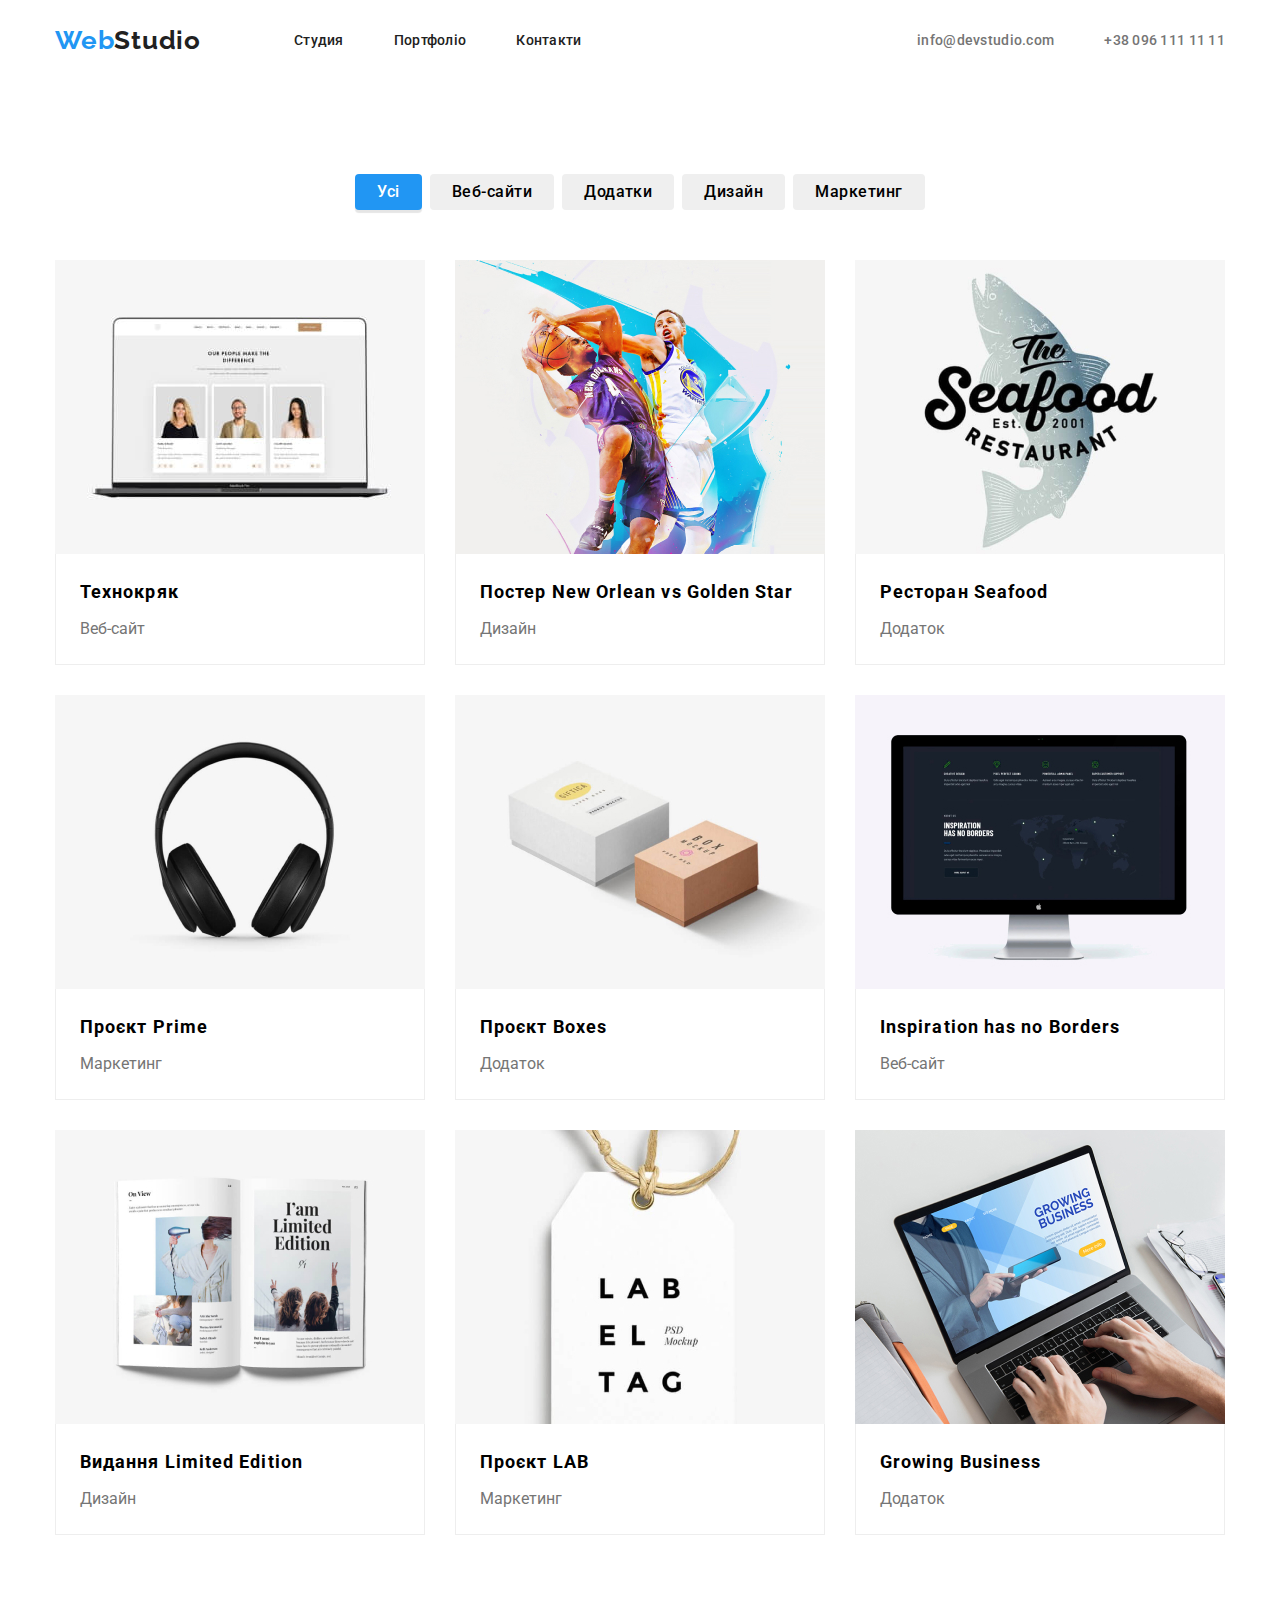
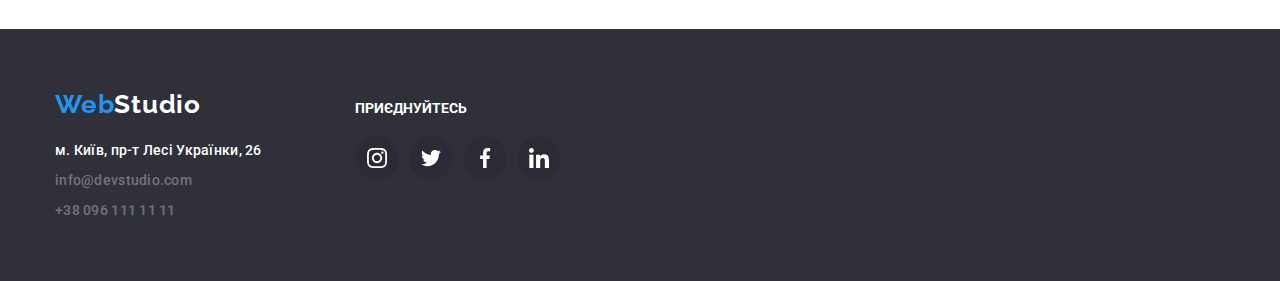
==== portfolio.html @ 635dac6f "solution start" ====
<!DOCTYPE html>
<html lang="en">
  <head>
    <meta charset="UTF-8" />
    <meta name="viewport" content="width=device-width, initial-scale=1.0" />
    <title>Homework 4</title>
    <link rel="preconnect" href="https://fonts.googleapis.com" />
    <link rel="preconnect" href="https://fonts.gstatic.com" crossorigin />
    <link
      href="https://fonts.googleapis.com/css2?family=Raleway:ital,wght@0,100..900;1,100..900&family=Roboto:ital,wght@0,100;0,300;0,400;0,500;0,700;0,900;1,100;1,300;1,400;1,500;1,700;1,900&display=swap"
      rel="stylesheet"
    />
    <link rel="stylesheet" href="./css/style.css" />
  </head>
  <body>
    <header class="header">
      <div class="container">
        <div class="header__content">
          <a
            class="header__logo logo"
            href="https://mariiatropanets.github.io/HTML_Homework-4/"
          >
            <span class="logo__blue">Web</span>Studio
          </a>

          <nav class="nav">
            <ul class="nav__list">
              <li class="nav__item">
                <a class="nav__link" href="./index.html">Студия</a>
              </li>
              <li class="nav__item">
                <a class="nav__link" href="./portfolio.html">Портфоліо</a>
              </li>
              <li class="nav__item">
                <a class="nav__link" href="#">Контакти</a>
              </li>
            </ul>
          </nav>

          <div class="contacts header__contacts contacts--header">
            <a href="mailto:info@devstudio.com" class="contacts__link">
              info@devstudio.com</a
            >
            <a href="tel:+380961111111" class="contacts__link">
              +38 096 111 11 11
            </a>
          </div>
        </div>
      </div>
    </header>

    <main class="main">
      <section class="portfolio">
        <div class="container">
          <ul class="portfolio__filters filters">
            <li class="filters__item">
              <button
                type="button"
                class="filters__button filters__button--active"
              >
                Усі
              </button>
            </li>
            <li class="filters__item">
              <button type="button" class="filters__button">Веб-сайти</button>
            </li>
            <li class="filters__item">
              <button type="button" class="filters__button">Додатки</button>
            </li>
            <li class="filters__item">
              <button type="button" class="filters__button">Дизайн</button>
            </li>
            <li class="filters__item">
              <button type="button" class="filters__button">Маркетинг</button>
            </li>
          </ul>

          <ul class="portfolio__projects projects">
            <li class="projects__project project">
              <img
                class="project__image"
                src="./images/project--1.jpg"
                alt="project"
              />
              <div class="project__content">
                <h2 class="project__title">Технокряк</h2>
                <p class="project__category">Веб-сайт</p>
              </div>
            </li>

            <li class="projects__project project">
              <img
                class="project__image"
                src="./images/project--2.jpg"
                alt="project"
              />
              <div class="project__content">
                <h2 class="project__title">Постер New Orlean vs Golden Star</h2>
                <p class="project__category">Дизайн</p>
              </div>
            </li>

            <li class="projects__project project">
              <img
                class="project__image"
                src="./images/project--3.jpg"
                alt="project"
              />
              <div class="project__content">
                <h2 class="project__title">Ресторан Seafood</h2>
                <p class="project__category">Додаток</p>
              </div>
            </li>

            <li class="projects__project project">
              <img
                class="project__image"
                src="./images/project--4.jpg"
                alt="project"
              />
              <div class="project__content">
                <h2 class="project__title">Проєкт Prime</h2>
                <p class="project__category">Маркетинг</p>
              </div>
            </li>

            <li class="projects__project project">
              <img
                class="project__image"
                src="./images/project--5.jpg"
                alt="project"
              />
              <div class="project__content">
                <h2 class="project__title">Проєкт Boxes</h2>
                <p class="project__category">Додаток</p>
              </div>
            </li>

            <li class="projects__project project">
              <img
                class="project__image"
                src="./images/project--6.jpg"
                alt="project"
              />
              <div class="project__content">
                <h2 class="project__title">Inspiration has no Borders</h2>
                <p class="project__category">Веб-сайт</p>
              </div>
            </li>

            <li class="projects__project project">
              <img
                class="project__image"
                src="./images/project--7.jpg"
                alt="project"
              />
              <div class="project__content">
                <h2 class="project__title">Видання Limited Edition</h2>
                <p class="project__category">Дизайн</p>
              </div>
            </li>

            <li class="projects__project project">
              <img
                class="project__image"
                src="./images/project--8.jpg"
                alt="project"
              />
              <div class="project__content">
                <h2 class="project__title">Проєкт LAB</h2>
                <p class="project__category">Маркетинг</p>
              </div>
            </li>

            <li class="projects__project project">
              <img
                class="project__image"
                src="./images/project--9.jpg"
                alt="project"
              />
              <div class="project__content">
                <h2 class="project__title">Growing Business</h2>
                <p class="project__category">Додаток</p>
              </div>
            </li>
          </ul>
        </div>
      </section>
    </main>

    <footer class="footer">
      <div class="container">
        <div class="footer__content">
          <div class="footer__contacts">
            <a
              class="logo logo--footer"
              href="https://mariiatropanets.github.io/HTML_Homework-2/"
            >
              <span class="logo__blue"> Web </span>
              Studio
            </a>
            <div class="contacts contacts--footer">
              <address class="contacts__address">
                <a
                  href="https://maps.app.goo.gl/Jf8u5sLAM8RG6K3F6"
                  class="contacts__link contacts__link--address"
                  target="_blank"
                >
                  м. Київ, пр-т Лесі Українки, 26
                </a>
              </address>
              <a href="mailto:info@devstudio.com" class="contacts__link">
                info@devstudio.com</a
              >
              <a href="tel:+380961111111" class="contacts__link">
                +38 096 111 11 11
              </a>
            </div>
          </div>

          <div class="footer__social social">
            <h3 class="social__title">приєднуйтесь</h3>

            <ul class="social__list">
              <li class="social__item social__item--footer">
                <svg class="social__icon">
                  <use href="./images/spite.svg#instagram"></use>
                </svg>
              </li>
              <li class="social__item social__item--footer">
                <svg class="social__icon">
                  <use href="./images/spite.svg#twitter"></use>
                </svg>
              </li>
              <li class="social__item social__item--footer">
                <svg class="social__icon">
                  <use href="./images/spite.svg#facebook"></use>
                </svg>
              </li>
              <li class="social__item social__item--footer">
                <svg class="social__icon">
                  <use href="./images/spite.svg#linkedin"></use>
                </svg>
              </li>
            </ul>
          </div>
        </div>
      </div>
    </footer>
  </body>
</html>
---- css/style.css ----
@import "blocks/container.css";
@import "blocks/header.css";
@import "blocks/logo.css";
@import "blocks/nav.css";
@import "blocks/contacts.css";
@import "blocks/baner.css";
@import "blocks/features.css";
@import "blocks/services.css";
@import "blocks/team.css";
@import "blocks/social.css";
@import "blocks/person.css";
@import "blocks/clients.css";

@import "blocks/portfolio.css";

@import "blocks/footer.css";
@import "blocks/projects.css";
@import "blocks/filters.css";


* {
  box-sizing: border-box;
}

:root {
  --color--blue: #2196f3;
  --color--gray: #757575;
  --color--light-gray: #f5f4fa;
  --color--dark-blue: #2f303a;
  --color--text-black: #212121;
  --color--icon-gray: #afb1b8;
}
html {
  font-family: Roboto, sans-serif;
}

body {
  margin: 0;
}
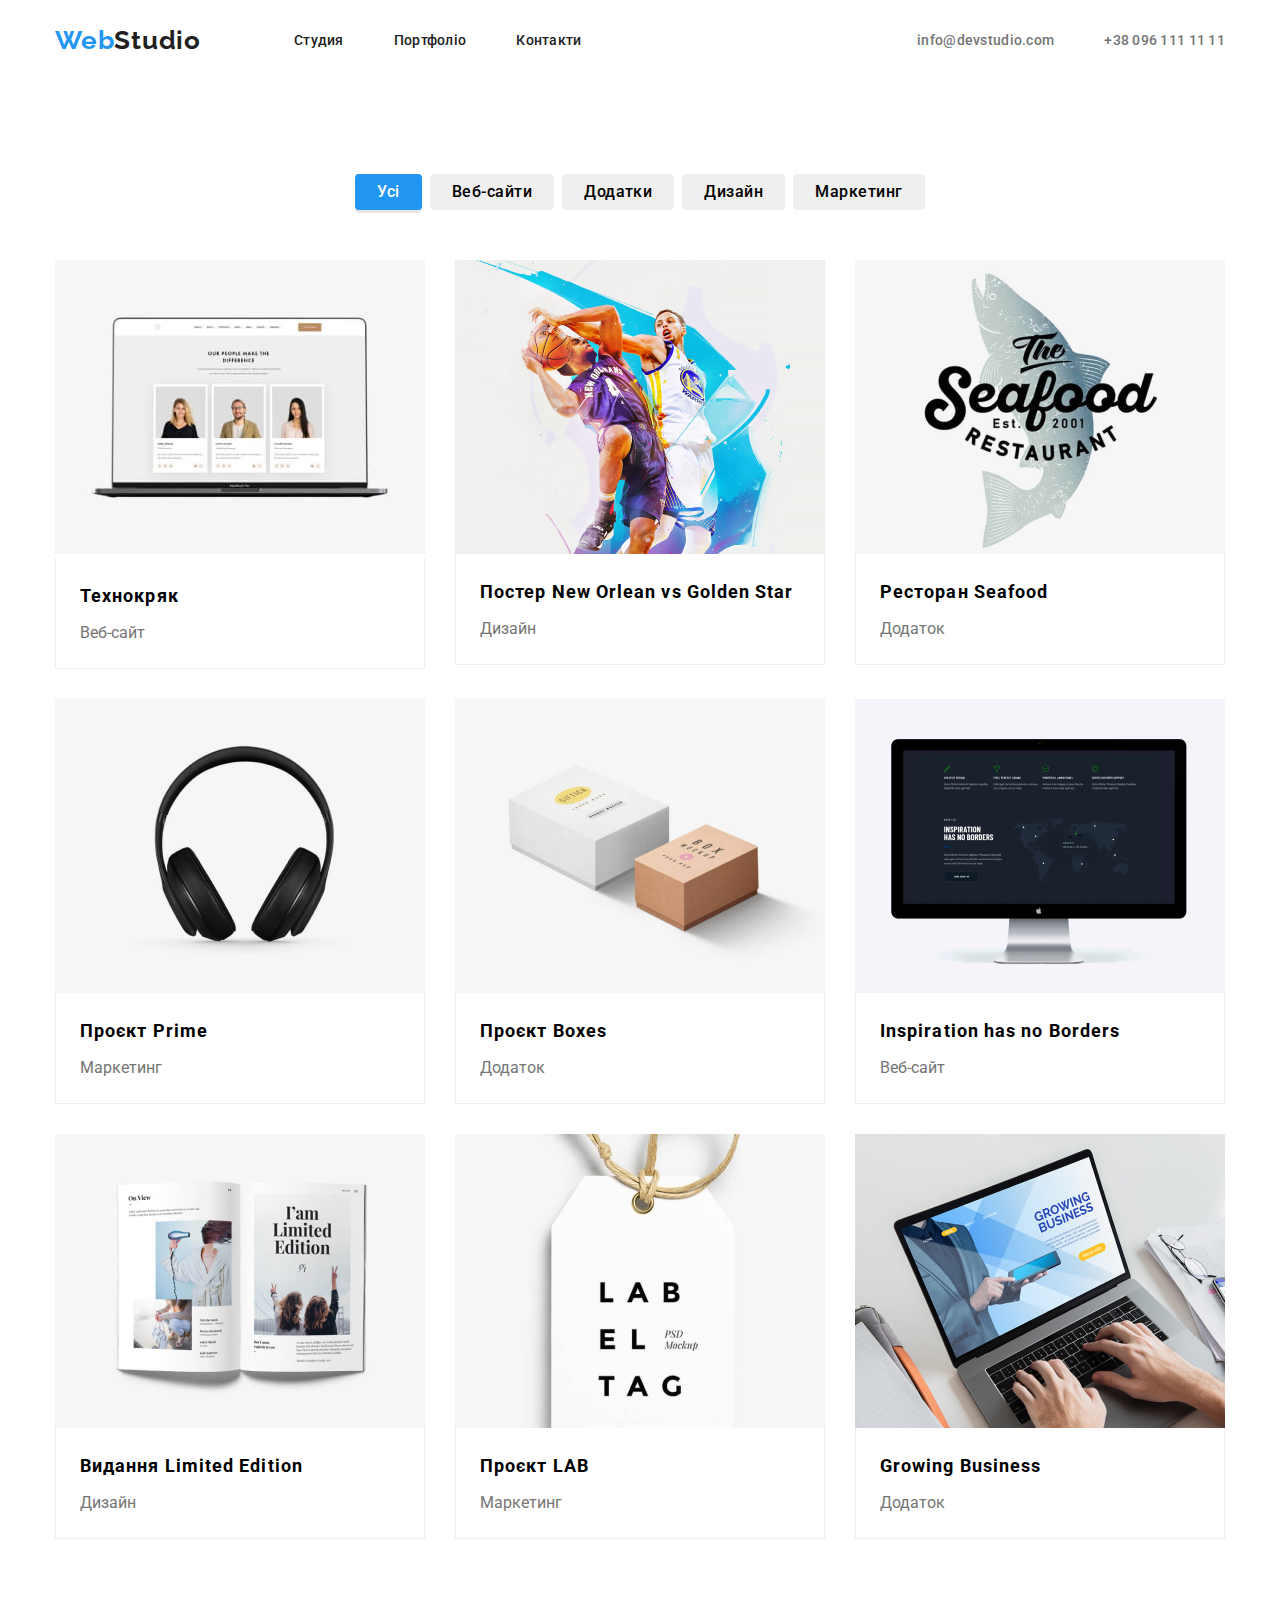
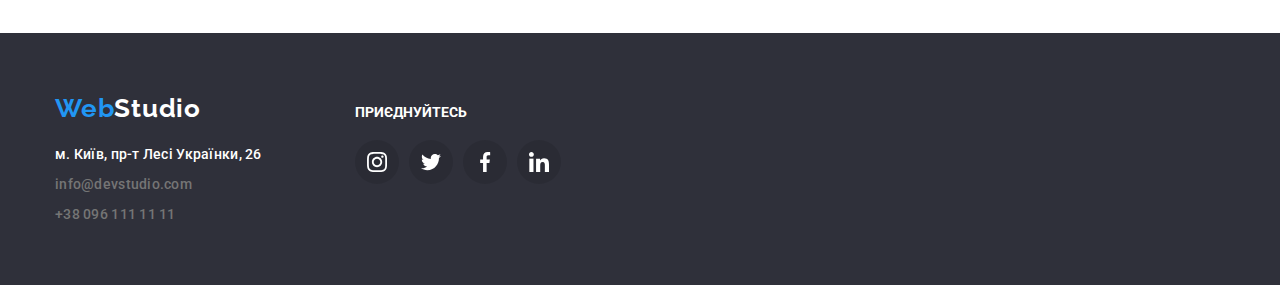
==== commit 5fa8ea7e: "solution done" ====
--- a/portfolio.html
+++ b/portfolio.html
@@ -77,11 +77,18 @@
 
           <ul class="portfolio__projects projects">
             <li class="projects__project project">
-              <img
-                class="project__image"
-                src="./images/project--1.jpg"
-                alt="project"
-              />
+              <div class="project__image-container">
+                <img
+                  class="project__image"
+                  src="./images/project--1.jpg"
+                  alt="project"
+                />
+                <p class="project__description">
+                  Ресурс пропонує комплексні пропозиції з різним рівнем
+                  функціоналу та сервісів. Все це дозволить відвідувачу отримати
+                  вичерпні відомості про компанію чи приватну особу.
+                </p>
+              </div>
               <div class="project__content">
                 <h2 class="project__title">Технокряк</h2>
                 <p class="project__category">Веб-сайт</p>
--- a/css/style.css
+++ b/css/style.css
@@ -16,7 +16,7 @@
 @import "blocks/footer.css";
 @import "blocks/projects.css";
 @import "blocks/filters.css";
-
+@import "blocks/modal.css";
 
 * {
   box-sizing: border-box;
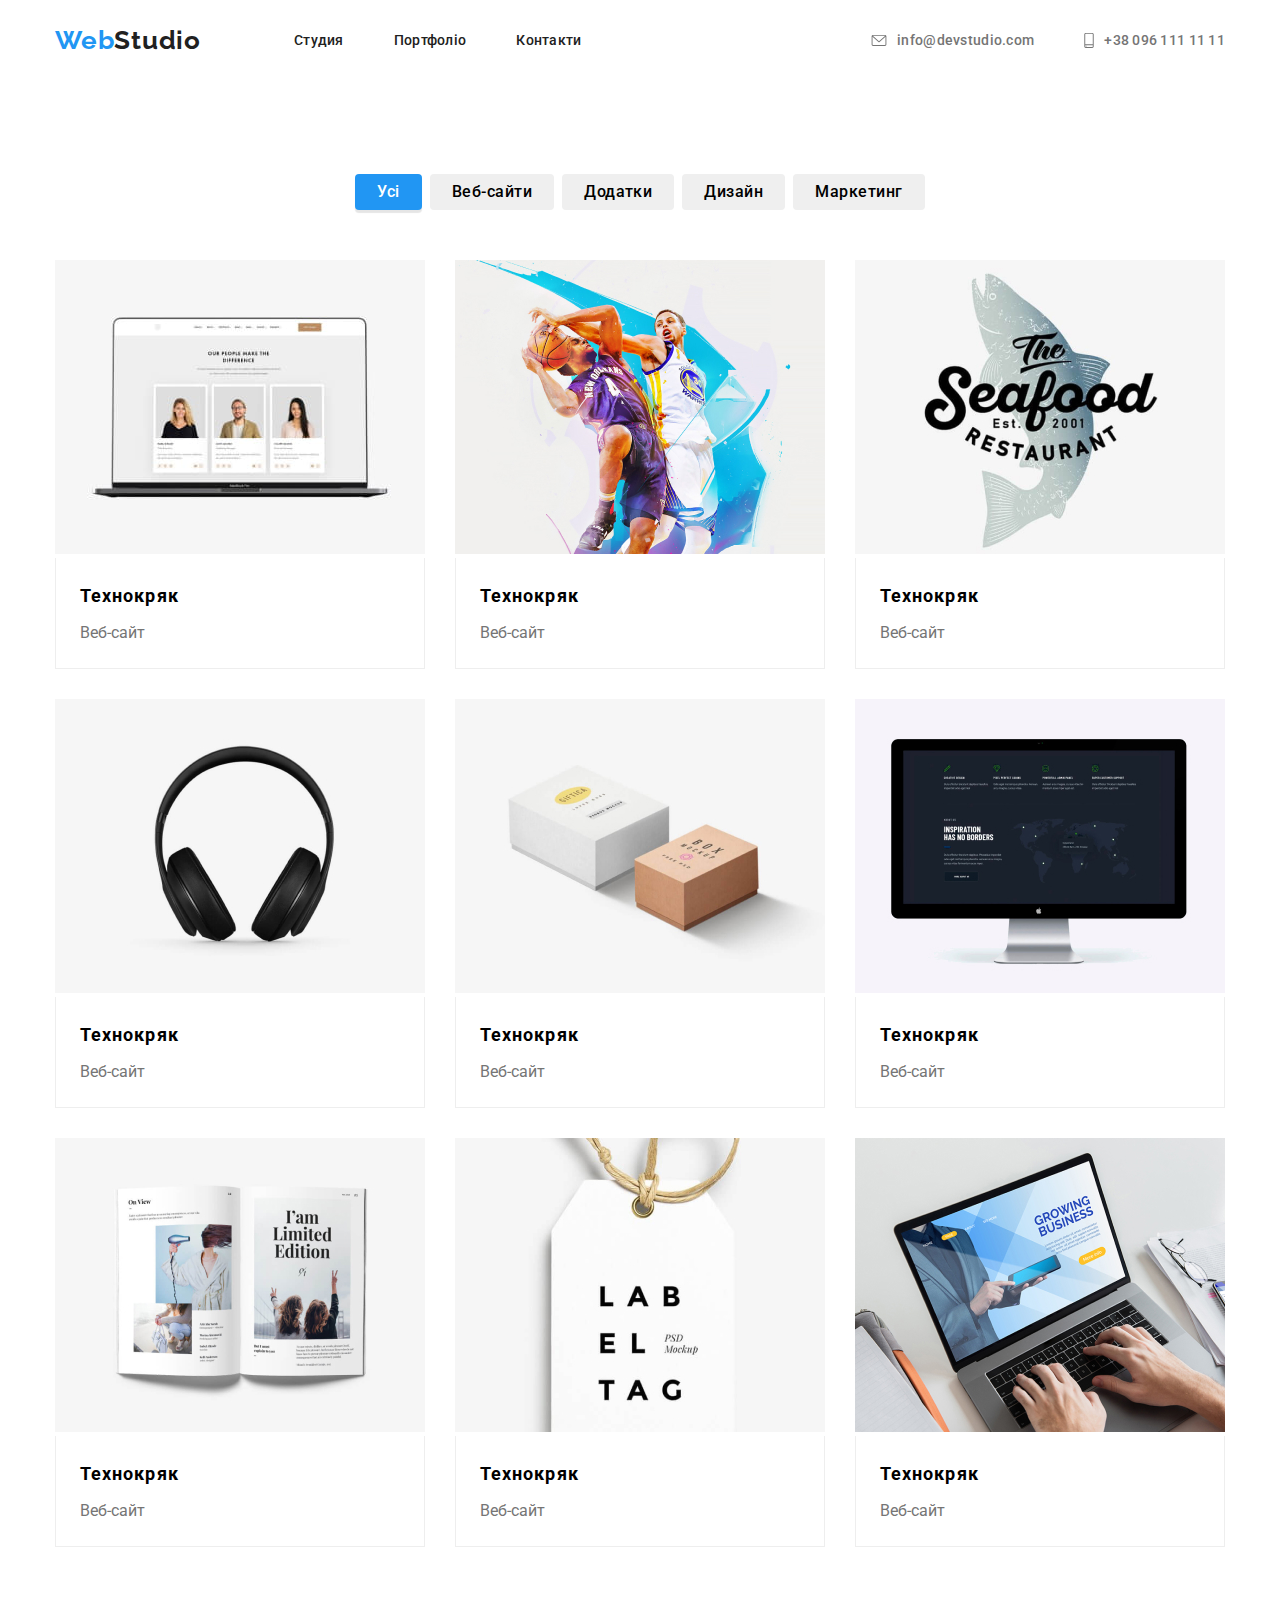
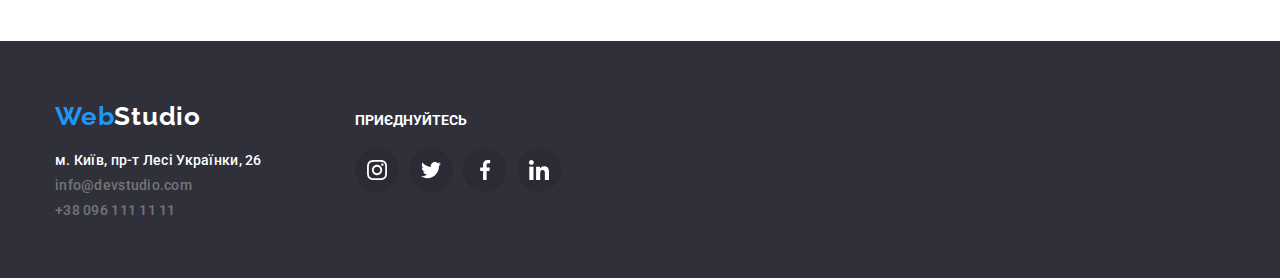
==== commit 5bbfe84b: "project done" ====
--- a/portfolio.html
+++ b/portfolio.html
@@ -39,9 +39,15 @@
 
           <div class="contacts header__contacts contacts--header">
             <a href="mailto:info@devstudio.com" class="contacts__link">
+              <svg class="contacts__icon contacts__icon--email">
+                <use href="./images/sprite.svg#envelope"></use>
+              </svg>
               info@devstudio.com</a
             >
             <a href="tel:+380961111111" class="contacts__link">
+              <svg class="contacts__icon contacts__icon--smartphone">
+                <use href="./images/sprite.svg#smartphone"></use>
+              </svg>
               +38 096 111 11 11
             </a>
           </div>
@@ -96,98 +102,154 @@
             </li>
 
             <li class="projects__project project">
-              <img
-                class="project__image"
-                src="./images/project--2.jpg"
-                alt="project"
-              />
-              <div class="project__content">
-                <h2 class="project__title">Постер New Orlean vs Golden Star</h2>
-                <p class="project__category">Дизайн</p>
-              </div>
-            </li>
-
-            <li class="projects__project project">
-              <img
-                class="project__image"
-                src="./images/project--3.jpg"
-                alt="project"
-              />
-              <div class="project__content">
-                <h2 class="project__title">Ресторан Seafood</h2>
-                <p class="project__category">Додаток</p>
-              </div>
-            </li>
-
-            <li class="projects__project project">
-              <img
-                class="project__image"
-                src="./images/project--4.jpg"
-                alt="project"
-              />
-              <div class="project__content">
-                <h2 class="project__title">Проєкт Prime</h2>
-                <p class="project__category">Маркетинг</p>
-              </div>
-            </li>
-
-            <li class="projects__project project">
-              <img
-                class="project__image"
-                src="./images/project--5.jpg"
-                alt="project"
-              />
-              <div class="project__content">
-                <h2 class="project__title">Проєкт Boxes</h2>
-                <p class="project__category">Додаток</p>
-              </div>
-            </li>
-
-            <li class="projects__project project">
-              <img
-                class="project__image"
-                src="./images/project--6.jpg"
-                alt="project"
-              />
-              <div class="project__content">
-                <h2 class="project__title">Inspiration has no Borders</h2>
-                <p class="project__category">Веб-сайт</p>
-              </div>
-            </li>
-
-            <li class="projects__project project">
-              <img
-                class="project__image"
-                src="./images/project--7.jpg"
-                alt="project"
-              />
-              <div class="project__content">
-                <h2 class="project__title">Видання Limited Edition</h2>
-                <p class="project__category">Дизайн</p>
-              </div>
-            </li>
-
-            <li class="projects__project project">
-              <img
-                class="project__image"
-                src="./images/project--8.jpg"
-                alt="project"
-              />
-              <div class="project__content">
-                <h2 class="project__title">Проєкт LAB</h2>
-                <p class="project__category">Маркетинг</p>
-              </div>
-            </li>
-
-            <li class="projects__project project">
-              <img
-                class="project__image"
-                src="./images/project--9.jpg"
-                alt="project"
-              />
-              <div class="project__content">
-                <h2 class="project__title">Growing Business</h2>
-                <p class="project__category">Додаток</p>
+              <div class="project__image-container">
+                <img
+                  class="project__image"
+                  src="./images/project--2.jpg"
+                  alt="project"
+                />
+                <p class="project__description">
+                  Ресурс пропонує комплексні пропозиції з різним рівнем
+                  функціоналу та сервісів. Все це дозволить відвідувачу отримати
+                  вичерпні відомості про компанію чи приватну особу.
+                </p>
+              </div>
+              <div class="project__content">
+                <h2 class="project__title">Технокряк</h2>
+                <p class="project__category">Веб-сайт</p>
+              </div>
+            </li>
+
+            <li class="projects__project project">
+              <div class="project__image-container">
+                <img
+                  class="project__image"
+                  src="./images/project--3.jpg"
+                  alt="project"
+                />
+                <p class="project__description">
+                  Ресурс пропонує комплексні пропозиції з різним рівнем
+                  функціоналу та сервісів. Все це дозволить відвідувачу отримати
+                  вичерпні відомості про компанію чи приватну особу.
+                </p>
+              </div>
+              <div class="project__content">
+                <h2 class="project__title">Технокряк</h2>
+                <p class="project__category">Веб-сайт</p>
+              </div>
+            </li>
+
+            <li class="projects__project project">
+              <div class="project__image-container">
+                <img
+                  class="project__image"
+                  src="./images/project--4.jpg"
+                  alt="project"
+                />
+                <p class="project__description">
+                  Ресурс пропонує комплексні пропозиції з різним рівнем
+                  функціоналу та сервісів. Все це дозволить відвідувачу отримати
+                  вичерпні відомості про компанію чи приватну особу.
+                </p>
+              </div>
+              <div class="project__content">
+                <h2 class="project__title">Технокряк</h2>
+                <p class="project__category">Веб-сайт</p>
+              </div>
+            </li>
+
+            <li class="projects__project project">
+              <div class="project__image-container">
+                <img
+                  class="project__image"
+                  src="./images/project--5.jpg"
+                  alt="project"
+                />
+                <p class="project__description">
+                  Ресурс пропонує комплексні пропозиції з різним рівнем
+                  функціоналу та сервісів. Все це дозволить відвідувачу отримати
+                  вичерпні відомості про компанію чи приватну особу.
+                </p>
+              </div>
+              <div class="project__content">
+                <h2 class="project__title">Технокряк</h2>
+                <p class="project__category">Веб-сайт</p>
+              </div>
+            </li>
+
+            <li class="projects__project project">
+              <div class="project__image-container">
+                <img
+                  class="project__image"
+                  src="./images/project--6.jpg"
+                  alt="project"
+                />
+                <p class="project__description">
+                  Ресурс пропонує комплексні пропозиції з різним рівнем
+                  функціоналу та сервісів. Все це дозволить відвідувачу отримати
+                  вичерпні відомості про компанію чи приватну особу.
+                </p>
+              </div>
+              <div class="project__content">
+                <h2 class="project__title">Технокряк</h2>
+                <p class="project__category">Веб-сайт</p>
+              </div>
+            </li>
+
+            <li class="projects__project project">
+              <div class="project__image-container">
+                <img
+                  class="project__image"
+                  src="./images/project--7.jpg"
+                  alt="project"
+                />
+                <p class="project__description">
+                  Ресурс пропонує комплексні пропозиції з різним рівнем
+                  функціоналу та сервісів. Все це дозволить відвідувачу отримати
+                  вичерпні відомості про компанію чи приватну особу.
+                </p>
+              </div>
+              <div class="project__content">
+                <h2 class="project__title">Технокряк</h2>
+                <p class="project__category">Веб-сайт</p>
+              </div>
+            </li>
+
+            <li class="projects__project project">
+              <div class="project__image-container">
+                <img
+                  class="project__image"
+                  src="./images/project--8.jpg"
+                  alt="project"
+                />
+                <p class="project__description">
+                  Ресурс пропонує комплексні пропозиції з різним рівнем
+                  функціоналу та сервісів. Все це дозволить відвідувачу отримати
+                  вичерпні відомості про компанію чи приватну особу.
+                </p>
+              </div>
+              <div class="project__content">
+                <h2 class="project__title">Технокряк</h2>
+                <p class="project__category">Веб-сайт</p>
+              </div>
+            </li>
+
+            <li class="projects__project project">
+              <div class="project__image-container">
+                <img
+                  class="project__image"
+                  src="./images/project--9.jpg"
+                  alt="project"
+                />
+                <p class="project__description">
+                  Ресурс пропонує комплексні пропозиції з різним рівнем
+                  функціоналу та сервісів. Все це дозволить відвідувачу отримати
+                  вичерпні відомості про компанію чи приватну особу.
+                </p>
+              </div>
+              <div class="project__content">
+                <h2 class="project__title">Технокряк</h2>
+                <p class="project__category">Веб-сайт</p>
               </div>
             </li>
           </ul>
@@ -231,22 +293,22 @@
             <ul class="social__list">
               <li class="social__item social__item--footer">
                 <svg class="social__icon">
-                  <use href="./images/spite.svg#instagram"></use>
+                  <use href="./images/sprite.svg#instagram"></use>
                 </svg>
               </li>
               <li class="social__item social__item--footer">
                 <svg class="social__icon">
-                  <use href="./images/spite.svg#twitter"></use>
+                  <use href="./images/sprite.svg#twitter"></use>
                 </svg>
               </li>
               <li class="social__item social__item--footer">
                 <svg class="social__icon">
-                  <use href="./images/spite.svg#facebook"></use>
+                  <use href="./images/sprite.svg#facebook"></use>
                 </svg>
               </li>
               <li class="social__item social__item--footer">
                 <svg class="social__icon">
-                  <use href="./images/spite.svg#linkedin"></use>
+                  <use href="./images/sprite.svg#linkedin"></use>
                 </svg>
               </li>
             </ul>
